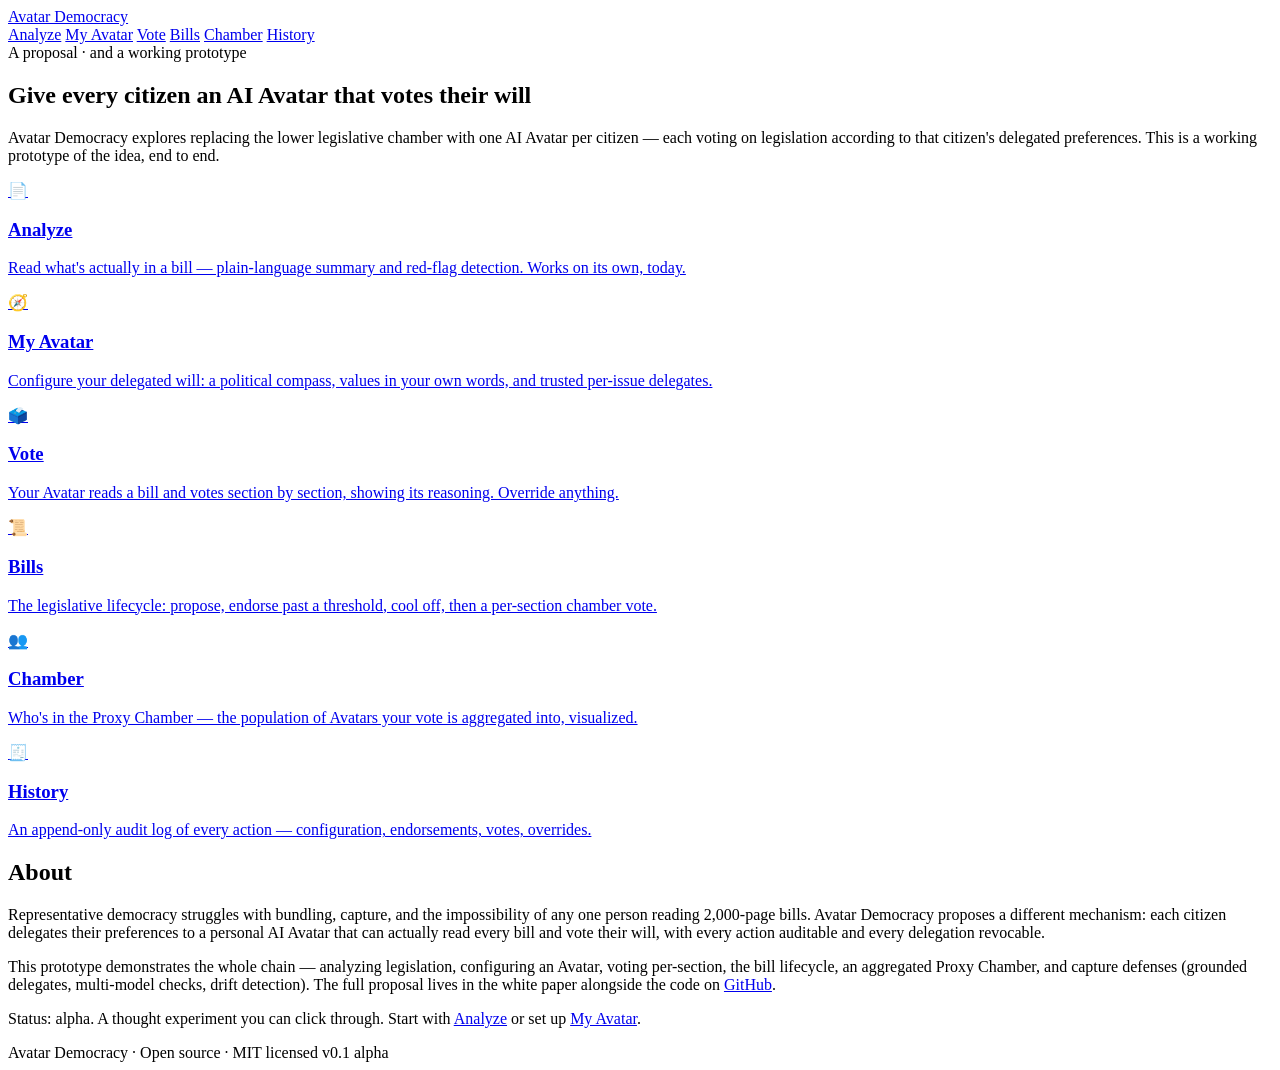
==== frontend/index.html @ bdbe14dc "Make the web UI work on a phone and add it to the home screen (#12) * Make the web UI fit a phone an" ====
<!DOCTYPE html>
<html lang="en">
<head>
<meta charset="UTF-8">
<meta name="viewport" content="width=device-width, initial-scale=1.0">
<meta name="theme-color" content="#f3f1ec">
<meta name="apple-mobile-web-app-capable" content="yes">
<meta name="mobile-web-app-capable" content="yes">
<meta name="apple-mobile-web-app-status-bar-style" content="default">
<meta name="apple-mobile-web-app-title" content="Avatar Democracy">
<title>Avatar Democracy</title>
<link rel="manifest" href="/manifest.webmanifest">
<link rel="icon" href="/static/icons/icon.svg" type="image/svg+xml">
<link rel="icon" href="/static/icons/icon-192.png" type="image/png" sizes="192x192">
<link rel="apple-touch-icon" href="/static/icons/icon-192.png">
<link rel="stylesheet" href="/static/style.css">
</head>
<body>

<header class="site-header">
  <div class="container header-inner">
    <a href="/" class="logo">
      <div class="logo-mark"></div>
      <span>Avatar Democracy</span>
    </a>
    <nav>
      <a href="/analyze" class="nav-link">Analyze</a>
      <a href="/avatar" class="nav-link">My Avatar</a>
      <a href="/vote" class="nav-link">Vote</a>
      <a href="/bills" class="nav-link">Bills</a>
      <a href="/chamber" class="nav-link">Chamber</a>
      <a href="/history" class="nav-link">History</a>
    </nav>
  </div>
</header>

<main>
<div class="container">

  <section class="hero home-hero">
    <div class="eyebrow">A proposal · and a working prototype</div>
    <h1>Give every citizen an AI Avatar that votes their will</h1>
    <p class="lead">Avatar Democracy explores replacing the lower legislative chamber with one AI Avatar per citizen — each voting on legislation according to that citizen's delegated preferences. This is a working prototype of the idea, end to end.</p>
  </section>

  <section class="home-grid">
    <a class="home-card" href="/analyze">
      <div class="home-card-icon">📄</div>
      <h3>Analyze</h3>
      <p>Read what's actually in a bill — plain-language summary and red-flag detection. Works on its own, today.</p>
    </a>
    <a class="home-card" href="/avatar">
      <div class="home-card-icon">🧭</div>
      <h3>My Avatar</h3>
      <p>Configure your delegated will: a political compass, values in your own words, and trusted per-issue delegates.</p>
    </a>
    <a class="home-card" href="/vote">
      <div class="home-card-icon">🗳️</div>
      <h3>Vote</h3>
      <p>Your Avatar reads a bill and votes section by section, showing its reasoning. Override anything.</p>
    </a>
    <a class="home-card" href="/bills">
      <div class="home-card-icon">📜</div>
      <h3>Bills</h3>
      <p>The legislative lifecycle: propose, endorse past a threshold, cool off, then a per-section chamber vote.</p>
    </a>
    <a class="home-card" href="/chamber">
      <div class="home-card-icon">👥</div>
      <h3>Chamber</h3>
      <p>Who's in the Proxy Chamber — the population of Avatars your vote is aggregated into, visualized.</p>
    </a>
    <a class="home-card" href="/history">
      <div class="home-card-icon">🧾</div>
      <h3>History</h3>
      <p>An append-only audit log of every action — configuration, endorsements, votes, overrides.</p>
    </a>
  </section>

  <section class="about" id="about">
    <h2>About</h2>
    <p>Representative democracy struggles with bundling, capture, and the impossibility of any one person reading 2,000-page bills. Avatar Democracy proposes a different mechanism: each citizen delegates their preferences to a personal AI Avatar that can actually read every bill and vote their will, with every action auditable and every delegation revocable.</p>
    <p>This prototype demonstrates the whole chain — analyzing legislation, configuring an Avatar, voting per-section, the bill lifecycle, an aggregated Proxy Chamber, and capture defenses (grounded delegates, multi-model checks, drift detection). The full proposal lives in the white paper alongside the code on <a href="https://github.com/spiry2s/avatar-democracy">GitHub</a>.</p>
    <p class="status-line">Status: alpha. A thought experiment you can click through. Start with <a href="/analyze">Analyze</a> or set up <a href="/avatar">My Avatar</a>.</p>
  </section>

</div>
</main>

<footer>
  <div class="container footer-inner">
    <span>Avatar Democracy · Open source · MIT licensed</span>
    <span class="footer-version">v0.1 alpha</span>
  </div>
</footer>

<script src="/static/pwa.js"></script>
</body>
</html>
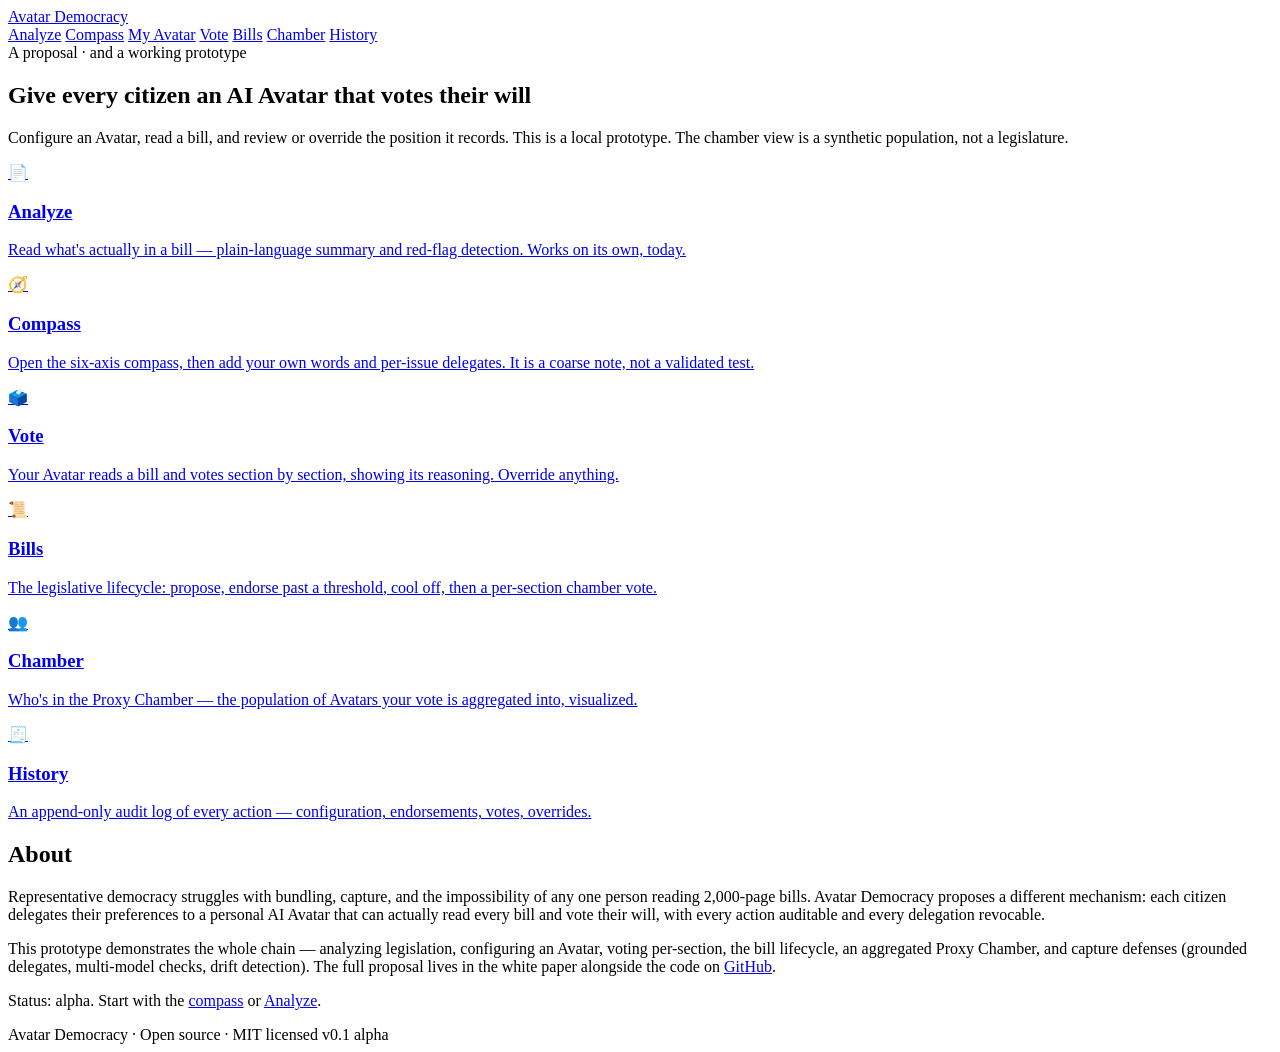
==== commit e1554bad: "Open a public landing page and keep the demo behind invites. Visitors without a valid invite see onl" ====
--- a/frontend/index.html
+++ b/frontend/index.html
@@ -25,6 +25,7 @@
     </a>
     <nav>
       <a href="/analyze" class="nav-link">Analyze</a>
+      <a href="/avatar#compass" class="nav-link">Compass</a>
       <a href="/avatar" class="nav-link">My Avatar</a>
       <a href="/vote" class="nav-link">Vote</a>
       <a href="/bills" class="nav-link">Bills</a>
@@ -40,7 +41,7 @@
   <section class="hero home-hero">
     <div class="eyebrow">A proposal · and a working prototype</div>
     <h1>Give every citizen an AI Avatar that votes their will</h1>
-    <p class="lead">Avatar Democracy explores replacing the lower legislative chamber with one AI Avatar per citizen — each voting on legislation according to that citizen's delegated preferences. This is a working prototype of the idea, end to end.</p>
+    <p class="lead">Configure an Avatar, read a bill, and review or override the position it records. This is a local prototype. The chamber view is a synthetic population, not a legislature.</p>
   </section>
 
   <section class="home-grid">
@@ -49,10 +50,10 @@
       <h3>Analyze</h3>
       <p>Read what's actually in a bill — plain-language summary and red-flag detection. Works on its own, today.</p>
     </a>
-    <a class="home-card" href="/avatar">
+    <a class="home-card" href="/avatar#compass">
       <div class="home-card-icon">🧭</div>
-      <h3>My Avatar</h3>
-      <p>Configure your delegated will: a political compass, values in your own words, and trusted per-issue delegates.</p>
+      <h3>Compass</h3>
+      <p>Open the six-axis compass, then add your own words and per-issue delegates. It is a coarse note, not a validated test.</p>
     </a>
     <a class="home-card" href="/vote">
       <div class="home-card-icon">🗳️</div>
@@ -80,7 +81,7 @@
     <h2>About</h2>
     <p>Representative democracy struggles with bundling, capture, and the impossibility of any one person reading 2,000-page bills. Avatar Democracy proposes a different mechanism: each citizen delegates their preferences to a personal AI Avatar that can actually read every bill and vote their will, with every action auditable and every delegation revocable.</p>
     <p>This prototype demonstrates the whole chain — analyzing legislation, configuring an Avatar, voting per-section, the bill lifecycle, an aggregated Proxy Chamber, and capture defenses (grounded delegates, multi-model checks, drift detection). The full proposal lives in the white paper alongside the code on <a href="https://github.com/spiry2s/avatar-democracy">GitHub</a>.</p>
-    <p class="status-line">Status: alpha. A thought experiment you can click through. Start with <a href="/analyze">Analyze</a> or set up <a href="/avatar">My Avatar</a>.</p>
+    <p class="status-line">Status: alpha. Start with the <a href="/avatar#compass">compass</a> or <a href="/analyze">Analyze</a>.</p>
   </section>
 
 </div>
